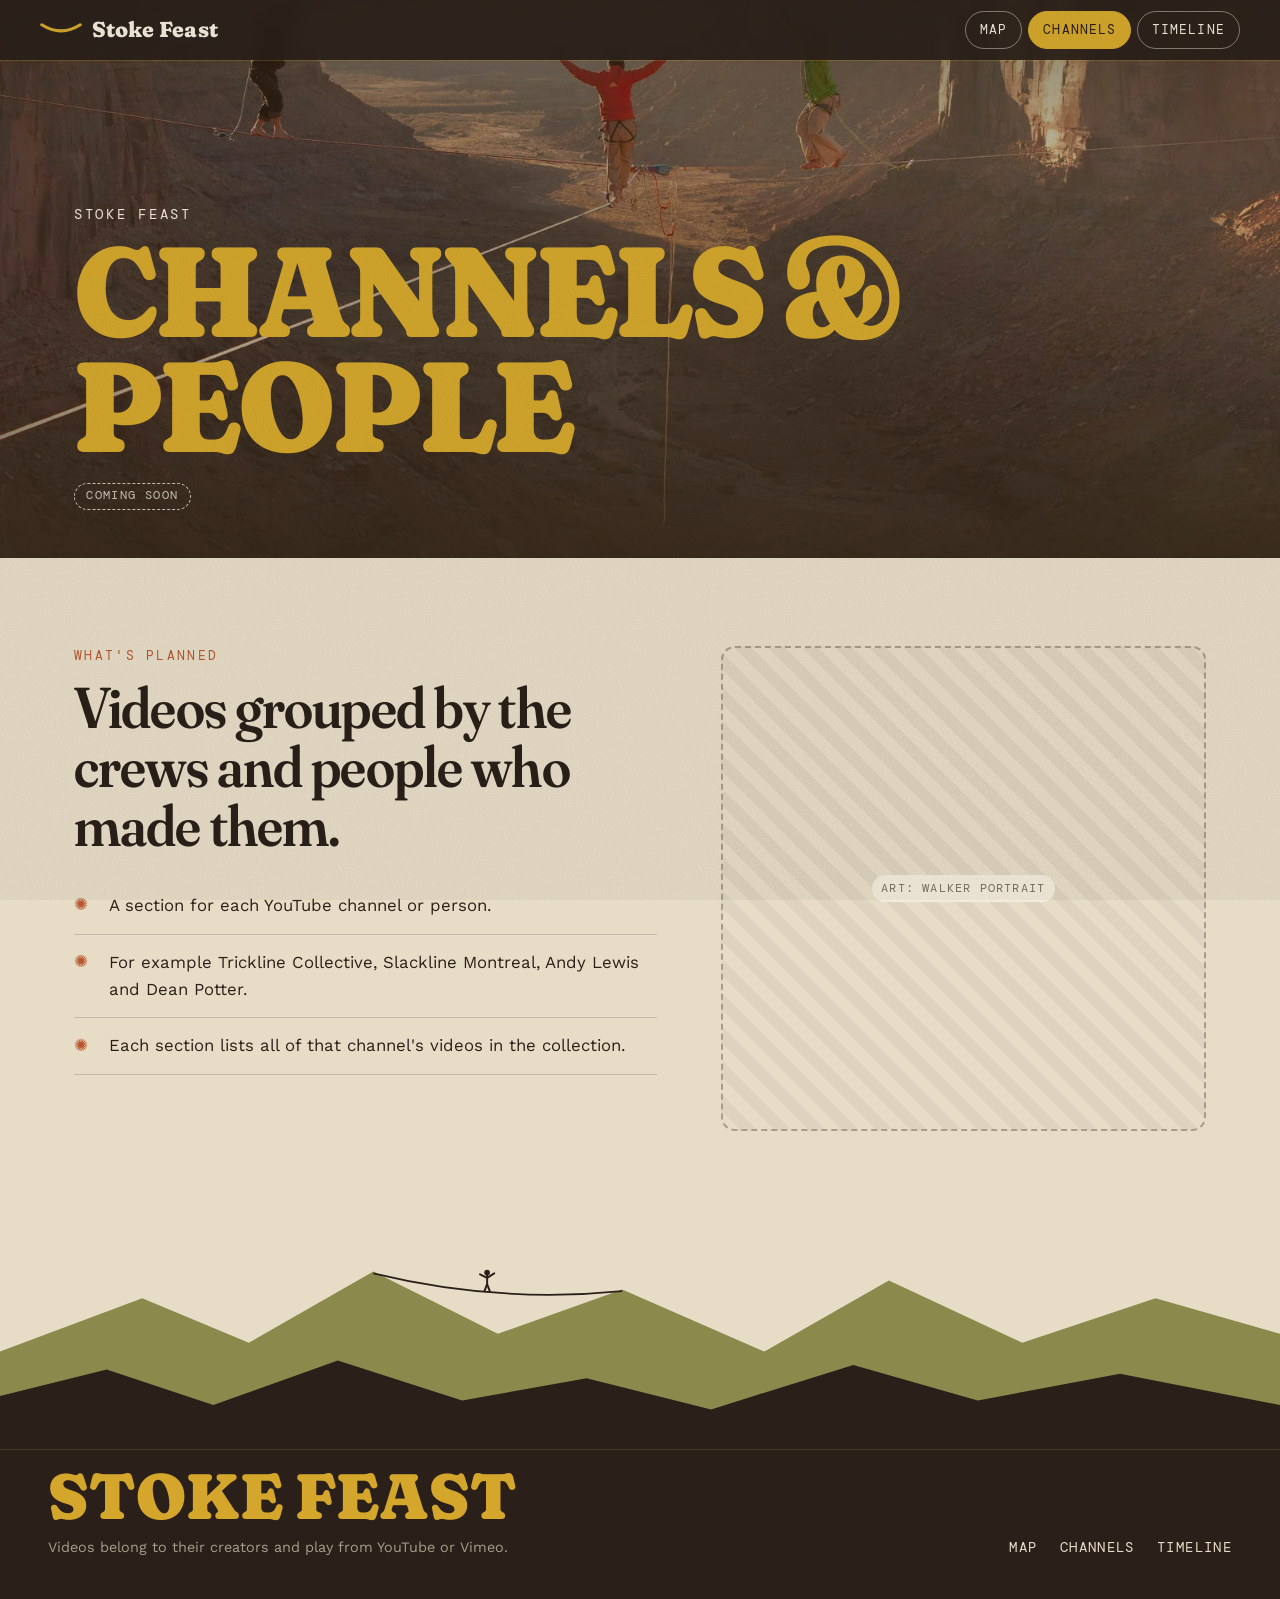
==== channels.html @ bd4c977d "Redesign home page with earthy outdoor theme Rotating highline photo hero with "Welcome to the Stoke" ====
<!DOCTYPE html>
<html lang="en">
<head>
  <meta charset="utf-8">
  <meta name="viewport" content="width=device-width, initial-scale=1">
  <title>Channels & People · Stoke Feast</title>
  <meta name="description" content="A hand-curated collection of slacklining videos from around the world, with a focus on highlining.">
  <link rel="icon" href="data:image/svg+xml,<svg xmlns='http://www.w3.org/2000/svg' viewBox='0 0 100 100'><path d='M5 40 Q50 70 95 40' stroke='%23d4a72c' stroke-width='10' fill='none' stroke-linecap='round'/></svg>">
  <link rel="preconnect" href="https://fonts.googleapis.com">
  <link rel="preconnect" href="https://fonts.gstatic.com" crossorigin>
  <link rel="stylesheet" href="https://fonts.googleapis.com/css2?family=DM+Mono:wght@400;500&family=Fraunces:ital,opsz,wght,SOFT@0,9..144,300..900,0..100;1,9..144,300..900,0..100&family=Work+Sans:wght@400;500;600&display=swap">
  <link rel="stylesheet" href="style.css">
</head>
<body>
  <a class="skip" href="#main">Skip to content</a>

  <header class="site-header" id="site-header">
    <a class="brand" href="index.html" aria-label="Stoke Feast home">
      <svg viewBox="0 0 48 20" aria-hidden="true"><path d="M2 4 Q24 18 46 4" /></svg>
      <span>Stoke Feast</span>
    </a>
    <nav class="site-nav" aria-label="Main">
      <a href="map.html">Map</a>
      <a href="channels.html" aria-current="page">Channels</a>
      <a href="timeline.html">Timeline</a>
    </nav>
  </header>

  <main id="main">
    <section class="page-hero">
      <img src="images/home/image3.webp" alt="Three highliners on lines rigged across a desert canyon">
      <div class="hero-shade" aria-hidden="true"></div>
      <div class="wrap">
        <p class="kicker">Stoke Feast</p>
        <h1>Channels &amp; People</h1>
        <span class="tag">Coming soon</span>
      </div>
    </section>

    <section class="plan" aria-labelledby="plan-title">
      <div class="wrap plan-grid">
        <div>
          <p class="eyebrow">What's planned</p>
          <h2 id="plan-title">Videos grouped by the crews and people who made them.</h2>
          <ul>
            <li>A section for each YouTube channel or person.</li>
            <li>For example Trickline Collective, Slackline Montreal, Andy Lewis and Dean Potter.</li>
            <li>Each section lists all of that channel's videos in the collection.</li>
          </ul>
        </div>
        <div class="art-slot"><span>Art: walker portrait</span></div>
      </div>
    </section>
  </main>

  <footer class="site-footer">
    <!-- ART PLACEHOLDER: footer landscape, could become an engraved illustration -->
    <svg class="footer-art" viewBox="0 0 1440 260" preserveAspectRatio="xMidYMax slice" aria-hidden="true">
      <path class="far" d="M0 260 L0 150 L160 90 L280 140 L420 60 L560 130 L700 80 L860 150 L1000 70 L1150 140 L1300 90 L1440 130 L1440 260 Z"/>
      <path class="line" d="M420 62 Q560 96 700 82"/>
      <g class="walker" transform="translate(548 76)"><circle cx="0" cy="-15" r="3.2"/><path d="M0 -12 L0 -2 M0 -9 L-8 -13 M0 -9 L8 -14 M0 -2 L-3 6 M0 -2 L3 6"/></g>
      <path class="near" d="M0 260 L0 200 L120 170 L240 210 L380 160 L520 205 L660 180 L800 215 L960 165 L1100 205 L1260 175 L1440 210 L1440 260 Z"/>
    </svg>
    <div class="footer-inner wrap">
      <div>
        <p class="footer-brand">Stoke Feast</p>
        <p class="footer-note">Videos belong to their creators and play from YouTube or Vimeo.</p>
      </div>
      <nav aria-label="Footer">
        <a href="map.html">Map</a>
        <a href="channels.html">Channels</a>
        <a href="timeline.html">Timeline</a>
      </nav>
    </div>
  </footer>
</body>
</html>
---- style.css ----
/* ============================================================
   STOKE FEAST · earthy outdoor theme
   Colours live in :root below, so the palette can be tuned in one place.
   ============================================================ */

:root {
  --bark:    #2a2019;  /* darkest brown, footer and text on light */
  --soil:    #3e3024;
  --moss:    #4d4a23;  /* olive section background */
  --lichen:  #8b8a4c;
  --mustard: #d4a72c;  /* main accent */
  --rust:    #b8572f;  /* second accent */
  --sand:    #e7ddc7;  /* light section background */
  --paper:   #f3ecdc;
  --stone:   #a79e88;

  --display: "Fraunces", Georgia, serif;
  --body:    "Work Sans", system-ui, -apple-system, "Segoe UI", sans-serif;
  --mono:    "DM Mono", ui-monospace, Menlo, monospace;

  --radius: 22px;
  --wrap: 1180px;
}

* { box-sizing: border-box; }
html { scroll-behavior: smooth; }

body {
  margin: 0;
  font-family: var(--body);
  font-size: 1.05rem;
  line-height: 1.6;
  color: var(--bark);
  background: var(--sand);
}

/* Film-grain texture over everything, like the inspiration sites */
body::after {
  content: "";
  position: fixed;
  inset: 0;
  pointer-events: none;
  z-index: 100;
  opacity: .09;
  mix-blend-mode: multiply;
  background-image: url("data:image/svg+xml,%3Csvg xmlns='http://www.w3.org/2000/svg' width='180' height='180'%3E%3Cfilter id='n'%3E%3CfeTurbulence type='fractalNoise' baseFrequency='.85' numOctaves='3' stitchTiles='stitch'/%3E%3CfeColorMatrix values='0 0 0 0 0 0 0 0 0 0 0 0 0 0 0 0 0 0 .9 0'/%3E%3C/filter%3E%3Crect width='100%25' height='100%25' filter='url(%23n)'/%3E%3C/svg%3E");
}

img { display: block; max-width: 100%; }
a { color: inherit; }
.wrap { max-width: var(--wrap); margin: 0 auto; padding: 0 1.5rem; }

.skip {
  position: absolute; left: -999px; top: .5rem; z-index: 200;
  background: var(--mustard); color: var(--bark); padding: .5rem 1rem; border-radius: 999px;
}
.skip:focus { left: .5rem; }

:focus-visible { outline: 3px solid var(--mustard); outline-offset: 3px; }

/* ---------- Header ---------- */

.site-header {
  position: fixed;
  top: 0; left: 0; right: 0;
  z-index: 50;
  display: flex;
  align-items: center;
  justify-content: space-between;
  gap: 1rem;
  padding: 1rem clamp(1rem, 4vw, 2.5rem);
  color: var(--paper);
  transition: background .3s, padding .3s, box-shadow .3s;
}
.site-header.is-solid,
body:not(.home) .site-header {
  background: rgba(42, 32, 25, .92);
  backdrop-filter: blur(6px);
  padding-top: .7rem; padding-bottom: .7rem;
  box-shadow: 0 1px 0 rgba(212, 167, 44, .25);
}

.brand {
  display: flex; align-items: center; gap: .6rem;
  text-decoration: none;
  font-family: var(--display);
  font-weight: 800;
  font-variation-settings: "SOFT" 100;
  font-size: 1.35rem;
  letter-spacing: .01em;
}
.brand svg { width: 42px; height: 18px; }
.brand path { fill: none; stroke: var(--mustard); stroke-width: 3.5; stroke-linecap: round; }

.site-nav { display: flex; gap: .35rem; }
.site-nav a {
  font-family: var(--mono);
  font-size: .82rem;
  text-transform: uppercase;
  letter-spacing: .08em;
  text-decoration: none;
  padding: .45rem .9rem;
  border: 1.5px solid rgba(243, 236, 220, .45);
  border-radius: 999px;
  transition: background .2s, color .2s, border-color .2s;
}
.site-nav a:hover,
.site-nav a[aria-current="page"] { background: var(--mustard); border-color: var(--mustard); color: var(--bark); }

/* ---------- Hero ---------- */

.hero {
  position: relative;
  min-height: max(600px, 100svh);
  display: grid;
  place-items: center;
  overflow: hidden;
  color: var(--paper);
  background: var(--bark);
}
.slides, .hero-shade { position: absolute; inset: 0; }
.slide {
  position: absolute; inset: 0;
  width: 100%; height: 100%;
  object-fit: cover;
  opacity: 0;
  transform: scale(1.08);
  transition: opacity 1.6s ease, transform 8s ease-out;
}
.slide.is-active { opacity: 1; transform: scale(1); }

.hero-shade {
  background:
    linear-gradient(180deg, rgba(42,32,25,.55) 0%, rgba(42,32,25,.1) 30%, rgba(42,32,25,.15) 60%, rgba(42,32,25,.85) 100%),
    radial-gradient(ellipse at center, rgba(42,32,25,.35), transparent 70%);
  /* warm the photos so they sit in the earthy palette */
  box-shadow: inset 0 0 0 100vmax rgba(110, 80, 30, .18);
}

.hero-content {
  position: relative;
  text-align: center;
  padding: 6rem 1.25rem 5rem;
}
.hero-sun {
  width: clamp(70px, 10vw, 110px);
  margin: 0 auto .5rem;
  fill: var(--mustard);
  animation: spin 40s linear infinite;
}
@keyframes spin { to { transform: rotate(360deg); } }

.kicker {
  font-family: var(--mono);
  text-transform: uppercase;
  letter-spacing: .2em;
  font-size: .85rem;
  margin: 0 0 .5rem;
}
.hero h1 { margin: 0; line-height: .9; }
.hero .welcome {
  display: block;
  font-family: var(--display);
  font-style: italic;
  font-weight: 400;
  font-size: clamp(1.6rem, 4vw, 3rem);
  margin-bottom: .2em;
}
.hero .title {
  display: block;
  font-family: var(--display);
  font-weight: 900;
  font-variation-settings: "SOFT" 100, "opsz" 144;
  font-size: clamp(3.6rem, 13vw, 11.5rem);
  text-transform: uppercase;
  letter-spacing: -.02em;
  color: var(--mustard);
  text-shadow: 0 4px 30px rgba(42, 32, 25, .45);
}

.btn {
  display: inline-block;
  margin-top: 2rem;
  font-family: var(--mono);
  text-transform: uppercase;
  letter-spacing: .1em;
  font-size: .85rem;
  text-decoration: none;
  color: var(--bark);
  background: var(--mustard);
  padding: .85rem 1.6rem;
  border-radius: 999px;
  transition: transform .2s, background .2s;
}
.btn:hover { background: var(--paper); transform: translateY(-2px); }

.slide-controls {
  position: absolute;
  right: clamp(1rem, 4vw, 2.5rem);
  bottom: 1.5rem;
  display: flex; align-items: center; gap: 1rem;
}
.slide-count { font-family: var(--mono); font-size: .8rem; letter-spacing: .1em; }
.dots { display: flex; gap: .4rem; }
.dots button {
  width: 10px; height: 10px; padding: 0;
  border-radius: 50%;
  border: 1.5px solid var(--paper);
  background: transparent;
  cursor: pointer;
  transition: background .2s, transform .2s;
}
.dots button[aria-current="true"] { background: var(--mustard); border-color: var(--mustard); transform: scale(1.3); }

/* ---------- Marquee band ---------- */

.marquee {
  background: var(--mustard);
  color: var(--bark);
  overflow: hidden;
  border-block: 2px solid var(--bark);
}
.marquee-track {
  display: flex; align-items: center; gap: 1.6rem;
  width: max-content;
  padding: .7rem 0;
  font-family: var(--display);
  font-weight: 800;
  font-variation-settings: "SOFT" 100;
  font-size: clamp(1.6rem, 3.4vw, 2.6rem);
  text-transform: uppercase;
  line-height: 1;
  animation: marquee 38s linear infinite;
}
.marquee-track i { font-style: normal; color: var(--rust); }
@keyframes marquee { to { transform: translateX(-50%); } }

/* ---------- Section basics ---------- */

.eyebrow {
  font-family: var(--mono);
  text-transform: uppercase;
  letter-spacing: .18em;
  font-size: .8rem;
  margin: 0 0 .8rem;
}
h2 {
  font-family: var(--display);
  font-weight: 600;
  font-variation-settings: "SOFT" 50, "opsz" 96;
  font-size: clamp(2.1rem, 4.6vw, 3.6rem);
  line-height: 1.02;
  letter-spacing: -.015em;
  margin: 0 0 1.4rem;
}
.tag {
  display: inline-block;
  font-family: var(--mono);
  font-size: .72rem;
  text-transform: uppercase;
  letter-spacing: .12em;
  border: 1.5px dashed currentColor;
  border-radius: 999px;
  padding: .2rem .7rem;
  opacity: .8;
}

/* ---------- About ---------- */

.about {
  background: var(--moss);
  color: var(--sand);
  padding: clamp(4rem, 9vw, 7rem) 0 clamp(5rem, 10vw, 8rem);
}
.about h2 { color: var(--mustard); }
.about .eyebrow { color: #b9b77a; }
.about-grid {
  display: grid;
  grid-template-columns: 1.15fr 1fr;
  gap: clamp(2rem, 6vw, 5rem);
  align-items: center;
}
.placeholder-copy { font-size: 1rem; opacity: .9; margin: 0 0 1.2rem; max-width: 60ch; }

.about-photo { position: relative; margin: 0; }
.about-photo img {
  width: 100%;
  aspect-ratio: 4 / 5;
  object-fit: cover;
  border-radius: var(--radius);
  box-shadow: 14px 14px 0 var(--bark);
}
.sticker {
  position: absolute;
  right: -2.2rem; bottom: -2.2rem;
  width: clamp(130px, 15vw, 175px);
  animation: spin 30s linear infinite;
}
.sticker > circle:first-of-type { fill: var(--paper); stroke: var(--bark); stroke-width: 3; }
.sticker text {
  font-family: var(--mono);
  font-weight: 500;
  font-size: 17px;
  letter-spacing: 1.4px;
  text-transform: uppercase;
  fill: var(--bark);
}
.sticker-line { fill: none; stroke: var(--rust); stroke-width: 5; stroke-linecap: round; }
.sticker-walker { fill: var(--rust); }

/* ---------- Ridge divider ---------- */

.ridge { display: block; width: 100%; height: clamp(50px, 8vw, 110px); margin-top: calc(-1 * clamp(50px, 8vw, 110px) + 1px); position: relative; }
.ridge-sand path { fill: var(--sand); }

/* ---------- Explore cards ---------- */

.explore { padding: clamp(2.5rem, 6vw, 4.5rem) 0 clamp(4rem, 9vw, 7rem); }
.explore .eyebrow { color: var(--rust); }
.cards {
  display: grid;
  grid-template-columns: repeat(3, 1fr);
  gap: 1.5rem;
  margin-top: 2.5rem;
}
.explore-card {
  display: flex; flex-direction: column;
  text-decoration: none;
  background: var(--paper);
  border: 2px solid var(--bark);
  border-radius: var(--radius);
  padding: 1.25rem 1.25rem 1.5rem;
  transition: transform .2s, box-shadow .2s;
}
.explore-card:hover { transform: translate(-4px, -4px); box-shadow: 8px 8px 0 var(--bark); }
.explore-card .num { font-family: var(--mono); font-size: .8rem; color: var(--rust); margin-top: 1.2rem; }
.explore-card h3 {
  font-family: var(--display);
  font-weight: 700;
  font-variation-settings: "SOFT" 100;
  font-size: 1.9rem;
  line-height: 1.05;
  margin: .25rem 0 .6rem;
}
.explore-card p { margin: 0 0 1.2rem; font-size: .98rem; flex: 1; }
.soon { font-family: var(--mono); font-size: .8rem; text-transform: uppercase; letter-spacing: .1em; color: var(--moss); }

/* Placeholder boxes where Liam's own art will go */
.art-slot {
  display: grid; place-items: center;
  aspect-ratio: 4 / 3;
  border: 2px dashed var(--stone);
  border-radius: calc(var(--radius) - 8px);
  background:
    repeating-linear-gradient(45deg, transparent 0 12px, rgba(167, 158, 136, .14) 12px 24px);
}
.art-slot span {
  font-family: var(--mono);
  font-size: .75rem;
  text-transform: uppercase;
  letter-spacing: .1em;
  color: #7a7260;
  background: var(--paper);
  padding: .25rem .6rem;
  border-radius: 999px;
}

/* ---------- Footer ---------- */

.site-footer { background: var(--sand); color: var(--sand); }
.footer-art { display: block; margin-bottom: -2px; width: 100%; height: clamp(120px, 18vw, 260px); }
.footer-art .far { fill: var(--lichen); }
.footer-art .near { fill: var(--bark); }
.footer-art .line { fill: none; stroke: var(--bark); stroke-width: 2; }
.footer-art .walker circle { fill: var(--bark); }
.footer-art .walker path { fill: none; stroke: var(--bark); stroke-width: 2.2; stroke-linecap: round; }
.footer-inner {
  background: var(--bark);
  display: flex; flex-wrap: wrap; justify-content: space-between; align-items: flex-end; gap: 1.5rem;
  max-width: none;
  padding: 1rem clamp(1.5rem, 5vw, 3rem) 2.5rem;
}
.footer-brand {
  font-family: var(--display);
  font-weight: 900;
  font-variation-settings: "SOFT" 100;
  font-size: clamp(2.2rem, 6vw, 4rem);
  color: var(--mustard);
  text-transform: uppercase;
  line-height: 1;
  margin: 0 0 .5rem;
}
.footer-note { margin: 0; font-size: .9rem; color: var(--stone); }
.site-footer nav { display: flex; gap: 1.4rem; }
.site-footer nav a { font-family: var(--mono); font-size: .85rem; text-transform: uppercase; letter-spacing: .1em; text-decoration: none; }
.site-footer nav a:hover { color: var(--mustard); }

/* ---------- Inner pages (Map, Channels, Timeline) ---------- */

.page-hero {
  position: relative;
  min-height: 62vh;
  display: grid;
  align-items: end;
  overflow: hidden;
  color: var(--paper);
  background: var(--bark);
}
.page-hero > img { position: absolute; inset: 0; width: 100%; height: 100%; object-fit: cover; }
.page-hero .hero-shade { position: absolute; inset: 0; }
.page-hero .wrap { position: relative; width: 100%; padding-top: 8rem; padding-bottom: 3rem; }
.page-hero h1 {
  font-family: var(--display);
  font-weight: 900;
  font-variation-settings: "SOFT" 100, "opsz" 144;
  font-size: clamp(3.2rem, 10vw, 8rem);
  text-transform: uppercase;
  line-height: .9;
  letter-spacing: -.02em;
  color: var(--mustard);
  margin: 0 0 1rem;
}
.page-hero .tag { color: var(--paper); }

.plan { padding: clamp(3rem, 7vw, 5.5rem) 0; }
.plan-grid { display: grid; grid-template-columns: 1.2fr 1fr; gap: clamp(2rem, 5vw, 4rem); align-items: start; }
.plan .eyebrow { color: var(--rust); }
.plan ul { list-style: none; padding: 0; margin: 0; }
.plan li {
  padding: .9rem 0 .9rem 2.2rem;
  border-bottom: 1.5px solid rgba(42, 32, 25, .18);
  position: relative;
}
.plan li::before {
  content: "✺";
  position: absolute; left: 0; top: .85rem;
  color: var(--rust);
}
.plan .art-slot { aspect-ratio: 1; }

/* ---------- Small screens ---------- */

@media (max-width: 860px) {
  .about-grid, .plan-grid { grid-template-columns: 1fr; }
  .about-photo { max-width: 460px; margin-right: 2rem; }
  .cards { grid-template-columns: 1fr; max-width: 520px; }
}
@media (max-width: 560px) {
  .brand span { display: none; }
  .site-nav a { padding: .4rem .7rem; font-size: .74rem; }
  .slide-controls { left: 1rem; right: 1rem; justify-content: space-between; }
  .sticker { right: -1.5rem; bottom: -1.5rem; }
}

@media (prefers-reduced-motion: reduce) {
  *, *::before, *::after { animation: none !important; transition: none !important; }
  html { scroll-behavior: auto; }
}
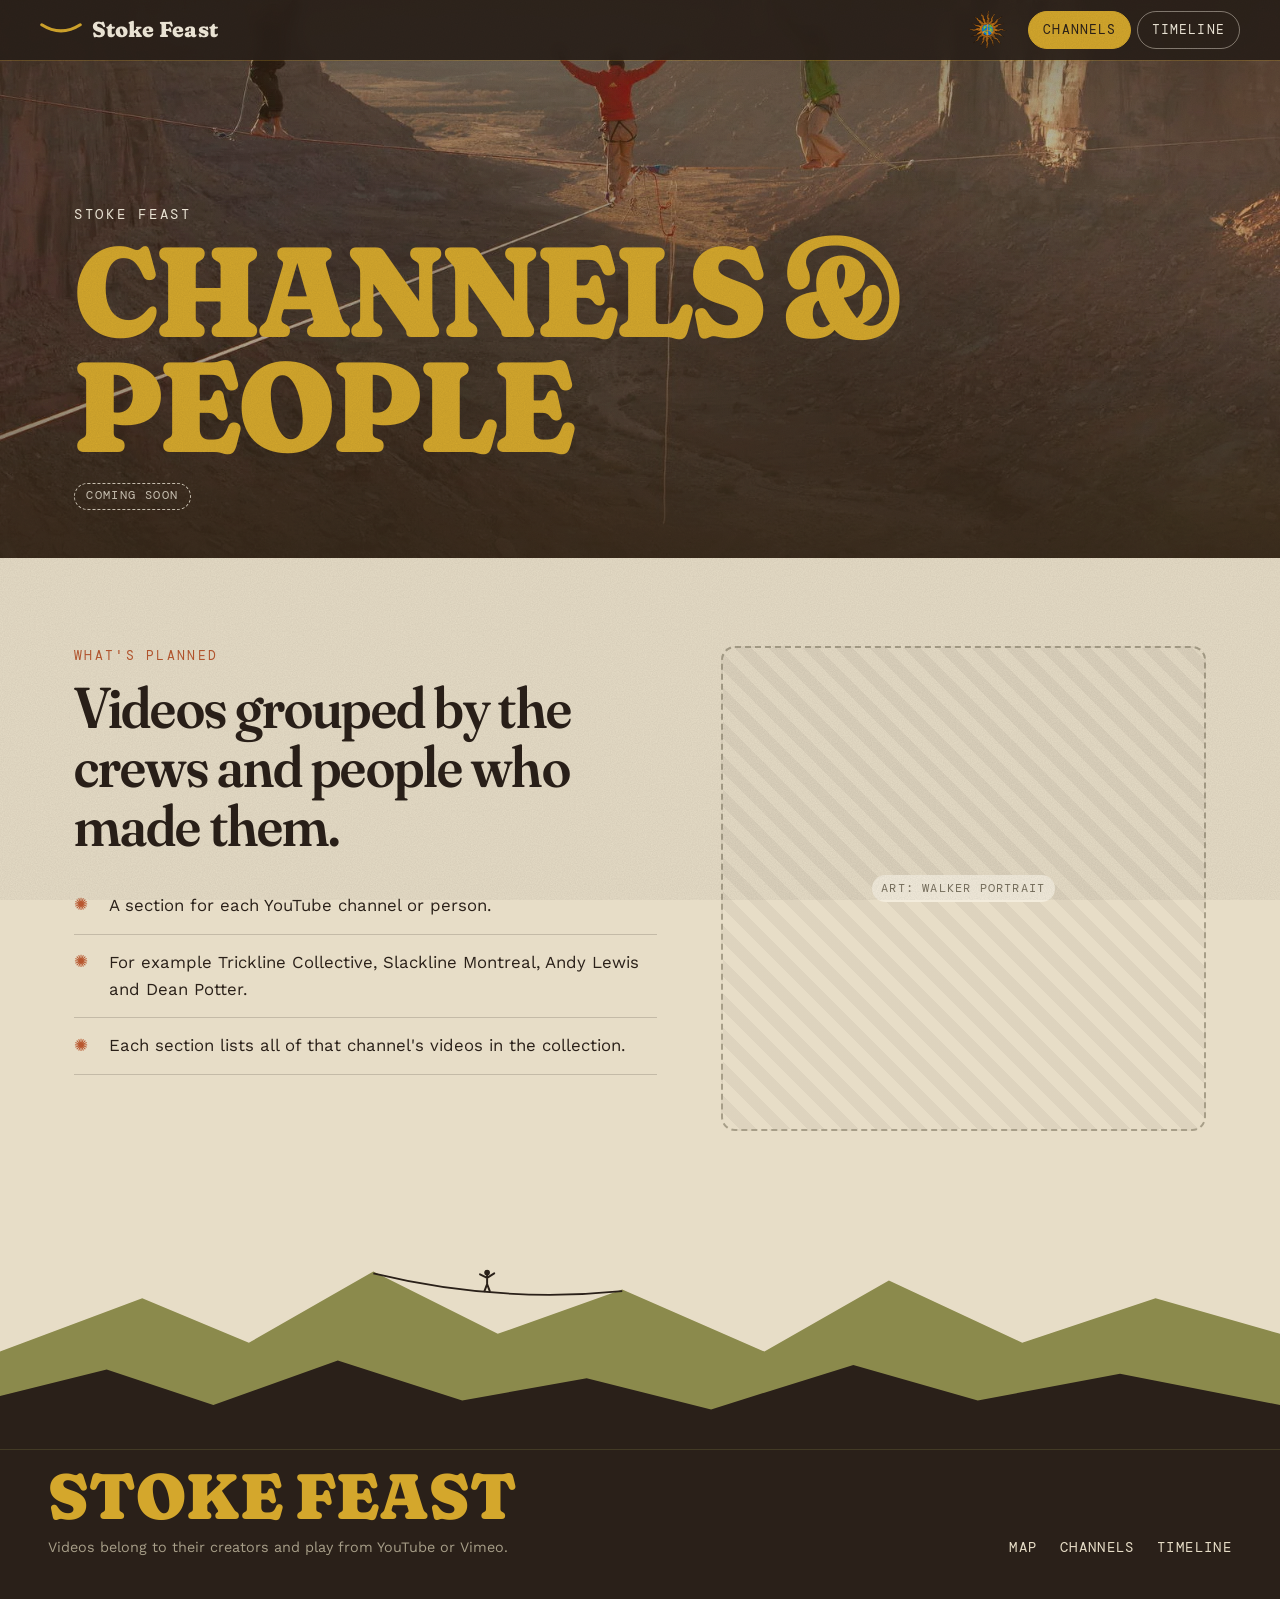
==== commit 6857c776: "Peace sun Map button, walker starts in frame, sun on the map card Co-Authored-By: Claude Opus 5.5 <n" ====
--- a/channels.html
+++ b/channels.html
@@ -20,7 +20,10 @@
       <span>Stoke Feast</span>
     </a>
     <nav class="site-nav" aria-label="Main">
-      <a href="map.html">Map</a>
+      <a class="nav-map" href="map.html">
+        <img class="nav-map-icon" src="images/icons/peace-sun.svg" alt="" width="252" height="256">
+        <span class="nav-map-label">Map</span>
+      </a>
       <a href="channels.html" aria-current="page">Channels</a>
       <a href="timeline.html">Timeline</a>
     </nav>
--- a/style.css
+++ b/style.css
@@ -107,6 +107,29 @@
 .site-nav a:hover,
 .site-nav a[aria-current="page"] { background: var(--mustard); border-color: var(--mustard); color: var(--bark); }
 
+/* Map link: Liam's peace sun. On hover or keyboard focus the sun fades
+   out and the word "Map" fades in. The word is always in the link text,
+   so screen readers hear "Map". Touch screens (no hover) just show the
+   sun; a tap goes straight to the map. */
+.site-nav a.nav-map {
+  display: grid; place-items: center;
+  border-color: transparent;
+  min-width: 4.4rem;
+}
+.site-nav a.nav-map:hover { background: none; border-color: transparent; color: inherit; }
+.nav-map > * { grid-area: 1 / 1; transition: opacity .3s ease, transform .3s ease; }
+.nav-map-icon { height: 2.5rem; width: auto; margin: -.65rem 0; }
+.nav-map-label { opacity: 0; transform: scale(.85); }
+.site-nav a.nav-map[aria-current="page"] { border-color: transparent; background: none; }
+.site-nav a.nav-map[aria-current="page"] .nav-map-icon { filter: drop-shadow(0 0 6px rgba(212, 167, 44, .7)); }
+@media (hover: hover) {
+  .nav-map:hover .nav-map-icon { opacity: 0; transform: scale(.85) rotate(-20deg); }
+  .nav-map:hover .nav-map-label { opacity: 1; transform: none; }
+  .site-nav a.nav-map:hover { border-color: rgba(243, 236, 220, .45); }
+}
+.nav-map:focus-visible .nav-map-icon { opacity: 0; transform: scale(.85) rotate(-20deg); }
+.nav-map:focus-visible .nav-map-label { opacity: 1; transform: none; }
+
 /* ---------- Hero ---------- */
 
 .hero {
@@ -212,28 +235,27 @@
 }
 .dots button[aria-current="true"] { background: var(--mustard); border-color: var(--mustard); transform: scale(1.3); }
 
-/* ---------- Marquee band ---------- */
-
-.marquee {
+/* ---------- Highline band (animated by highline.js) ---------- */
+
+.highline-band {
   background: var(--mustard);
-  color: var(--bark);
+  border-block: 2px solid var(--bark);
   overflow: hidden;
-  border-block: 2px solid var(--bark);
-}
-.marquee-track {
-  display: flex; align-items: center; gap: 1.6rem;
-  width: max-content;
-  padding: .7rem 0;
-  font-family: var(--display);
-  font-weight: 800;
-  font-variation-settings: "SOFT" 100;
-  font-size: clamp(1.6rem, 3.4vw, 2.6rem);
-  text-transform: uppercase;
-  line-height: 1;
-  animation: marquee 38s linear infinite;
-}
-.marquee-track i { font-style: normal; color: var(--rust); }
-@keyframes marquee { to { transform: translateX(-50%); } }
+  line-height: 0;
+}
+.highline-band svg { display: block; width: 100%; height: 230px; }
+.hl-ridge        { stroke: none; }
+.hl-ridge-back   { fill: #cda027; }
+.hl-ridge-front  { fill: #c69825; }
+.hl-main   { fill: none; stroke: var(--bark); stroke-width: 3; stroke-linecap: round; stroke-linejoin: round; }
+.hl-backup { fill: none; stroke: var(--rust); stroke-width: 2; stroke-linecap: round; }
+.hl-leash  { fill: none; stroke: var(--rust); stroke-width: 1.8; stroke-linecap: round; }
+.hl-ring   { fill: none; stroke: var(--bark); stroke-width: 1.6; }
+.hl-figure { --s: 1; }
+.hl-limb, .hl-torso { fill: none; stroke: var(--bark); stroke-linecap: round; stroke-linejoin: round; }
+.hl-limb   { stroke-width: calc(4.6px * var(--s)); }
+.hl-torso  { stroke-width: calc(6.5px * var(--s)); }
+.hl-head   { fill: var(--bark); }
 
 /* ---------- Section basics ---------- */
 
@@ -354,6 +376,9 @@
   background:
     repeating-linear-gradient(45deg, transparent 0 12px, rgba(167, 158, 136, .14) 12px 24px);
 }
+.art-slot--filled { position: relative; border-color: transparent; background: none; }
+.art-slot--filled .card-art { position: absolute; inset: 9% 0; height: 82%; width: 100%; transition: transform .6s ease; }
+.explore-card:hover .card-art { transform: rotate(18deg); }
 .art-slot span {
   font-family: var(--mono);
   font-size: .75rem;
@@ -363,6 +388,42 @@
   background: var(--paper);
   padding: .25rem .6rem;
   border-radius: 999px;
+}
+
+/* ---------- Feast Art icons ----------
+   Liam's drawings, cut out one per file in images/icons/ (see icons.html).
+
+   Original colours:
+     <img class="art" src="images/icons/mountain-sun.svg" alt="">
+   Size: add art--xs / art--sm / art--md / art--lg / art--xl, or set --art-size.
+   Any colour (single-colour line drawings only), takes the text colour:
+     <span class="art-tint art--md" style="--art: url(images/icons/mountain-peak.svg)"></span>
+*/
+.art {
+  --art-size: 6rem;
+  display: inline-block;
+  height: var(--art-size);
+  width: auto;
+  max-width: 100%;
+  vertical-align: middle;
+  object-fit: contain;
+}
+.art--xs { --art-size: 1.5rem; }
+.art--sm { --art-size: 3rem; }
+.art--md { --art-size: 6rem; }
+.art--lg { --art-size: 10rem; }
+.art--xl { --art-size: 16rem; }
+.art--wide { height: auto; width: var(--art-size); }  /* size by width, for hands-highline */
+
+.art-tint {
+  --art-size: 6rem;
+  display: inline-block;
+  width: var(--art-size);
+  height: var(--art-size);
+  vertical-align: middle;
+  background: currentColor;
+  -webkit-mask: var(--art) center / contain no-repeat;
+          mask: var(--art) center / contain no-repeat;
 }
 
 /* ---------- Footer ---------- */
@@ -456,3 +517,268 @@
   *, *::before, *::after { animation: none !important; transition: none !important; }
   html { scroll-behavior: auto; }
 }
+
+/* ============================================================
+   THE MAP  (map.html)
+   ============================================================ */
+
+.visually-hidden {
+  position: absolute !important; width: 1px; height: 1px; overflow: hidden;
+  clip: rect(0 0 0 0); white-space: nowrap;
+}
+
+.map-page { overflow: hidden; background: #0d0b09; }
+.map-page::after { opacity: .06; }
+.map-main { position: fixed; inset: 0; }
+
+.globe {
+  position: absolute; inset: 0;
+  /* space behind the globe: dark, warm, a few stars */
+  background:
+    radial-gradient(1px 1px at 12% 22%, rgba(243,236,220,.7), transparent 60%),
+    radial-gradient(1px 1px at 78% 14%, rgba(243,236,220,.6), transparent 60%),
+    radial-gradient(1.5px 1.5px at 64% 78%, rgba(243,236,220,.5), transparent 60%),
+    radial-gradient(1px 1px at 30% 84%, rgba(243,236,220,.5), transparent 60%),
+    radial-gradient(1px 1px at 90% 58%, rgba(243,236,220,.6), transparent 60%),
+    radial-gradient(1.2px 1.2px at 46% 8%, rgba(243,236,220,.5), transparent 60%),
+    radial-gradient(ellipse at 60% 50%, #2a2019 0%, #120e0b 55%, #070605 100%);
+}
+.globe-error { color: var(--paper); text-align: center; margin-top: 40vh; font-family: var(--mono); }
+
+/* Dots */
+.spot-dot {
+  display: grid; place-items: center;
+  width: var(--size); height: var(--size);
+  text-decoration: none;
+  cursor: pointer;
+}
+.spot-dot .dot {
+  width: 100%; height: 100%;
+  display: grid; place-items: center;
+  border-radius: 50%;
+  background: var(--mustard);
+  border: 2px solid var(--bark);
+  box-shadow: 0 0 0 3px rgba(212, 167, 44, .35), 0 3px 10px rgba(0,0,0,.45);
+  color: var(--bark);
+  font-family: var(--mono); font-weight: 500;
+  font-size: clamp(.62rem, calc(var(--size) * .42), .9rem);
+  line-height: 1;
+  transition: transform .2s, background .2s, box-shadow .2s;
+}
+.spot-dot:hover .dot, .spot-dot:focus-visible .dot, .spot-dot.is-highlighted .dot {
+  background: var(--rust); color: var(--paper);
+  transform: scale(1.18);
+  box-shadow: 0 0 0 5px rgba(184, 87, 47, .4), 0 4px 14px rgba(0,0,0,.5);
+}
+.spot-dot:focus-visible { outline: none; }
+.dot-label {
+  position: absolute;
+  left: calc(100% + 8px); top: 50%;
+  transform: translateY(-50%);
+  white-space: nowrap;
+  padding: .25rem .6rem;
+  border-radius: 999px;
+  background: rgba(42, 32, 25, .9);
+  color: var(--paper);
+  font-family: var(--display); font-weight: 600; font-size: .95rem;
+  line-height: 1.2;
+  pointer-events: none;
+  opacity: 0;
+  transition: opacity .2s;
+}
+.dot-label small {
+  margin-left: .45rem;
+  font-family: var(--mono); font-weight: 400; font-size: .68rem;
+  text-transform: uppercase; letter-spacing: .08em;
+  color: var(--mustard);
+}
+.spot-dot:hover .dot-label, .spot-dot:focus-visible .dot-label, .spot-dot.is-highlighted .dot-label,
+.show-labels .dot-label { opacity: 1; }
+.spot-dot:hover, .spot-dot:focus-visible, .spot-dot.is-highlighted { z-index: 5; }
+
+/* Side panel */
+.spot-panel {
+  position: absolute;
+  top: 5.2rem; left: clamp(.75rem, 2vw, 1.5rem);
+  width: min(340px, calc(100vw - 1.5rem));
+  max-height: calc(100vh - 7rem);
+  display: flex; flex-direction: column;
+  background: rgba(243, 236, 220, .95);
+  color: var(--bark);
+  border: 2px solid var(--bark);
+  border-radius: var(--radius);
+  box-shadow: 6px 6px 0 var(--bark);
+  overflow: hidden;
+  z-index: 10;
+}
+.panel-head { padding: 1.2rem 1.3rem .9rem; border-bottom: 1.5px solid rgba(42,32,25,.15); }
+.panel-head .eyebrow { color: var(--rust); margin-bottom: .3rem; }
+.panel-head h1 {
+  font-family: var(--display); font-weight: 800;
+  font-variation-settings: "SOFT" 100, "opsz" 144;
+  font-size: 1.9rem; line-height: 1; letter-spacing: -.01em;
+  margin: 0 0 .5rem;
+}
+.panel-stats { font-family: var(--mono); font-size: .78rem; text-transform: uppercase; letter-spacing: .08em; color: var(--moss); margin: 0 0 .4rem; }
+.panel-hint { font-size: .88rem; line-height: 1.45; margin: 0 0 .7rem; opacity: .85; }
+.panel-toggle {
+  font: inherit; font-family: var(--mono); font-size: .72rem; text-transform: uppercase; letter-spacing: .1em;
+  background: none; color: var(--bark); cursor: pointer;
+  border: 1.5px solid var(--bark); border-radius: 999px; padding: .3rem .8rem;
+}
+.panel-toggle:hover { background: var(--bark); color: var(--paper); }
+.panel-toggle .when-closed, .is-collapsed .panel-toggle .when-open { display: none; }
+.is-collapsed .panel-toggle .when-closed { display: inline; }
+.is-collapsed .spot-lists { display: none; }
+
+.spot-lists { overflow-y: auto; padding: .4rem .6rem 1rem; overscroll-behavior: contain; }
+.spot-list { list-style: none; margin: 0; padding: 0; }
+.spot-list a {
+  display: grid; grid-template-columns: 28px 1fr auto; align-items: center; gap: .6rem;
+  padding: .5rem .7rem;
+  border-radius: 14px;
+  text-decoration: none;
+}
+.spot-list a:hover, .spot-list a:focus-visible { background: rgba(212, 167, 44, .28); }
+.spot-swatch {
+  justify-self: center;
+  width: var(--size); height: var(--size);
+  border-radius: 50%;
+  background: var(--mustard); border: 2px solid var(--bark);
+}
+.spot-name { font-family: var(--display); font-weight: 600; font-size: 1.05rem; line-height: 1.15; }
+.spot-name small { display: block; font-family: var(--body); font-weight: 400; font-size: .78rem; opacity: .7; }
+.spot-count {
+  font-family: var(--mono); font-size: .78rem;
+  min-width: 1.8rem; text-align: center;
+  padding: .1rem .45rem; border-radius: 999px;
+  background: var(--bark); color: var(--paper);
+}
+.unpinned-title {
+  font-family: var(--mono); font-size: .72rem; text-transform: uppercase; letter-spacing: .12em;
+  color: var(--rust); margin: 1rem .7rem .3rem;
+}
+.spot-list.is-unpinned a { grid-template-columns: 1fr auto; }
+
+.reset-view {
+  position: absolute; right: 1rem; top: 5.2rem; z-index: 10;
+  font-family: var(--mono); font-size: .75rem; text-transform: uppercase; letter-spacing: .1em;
+  background: var(--mustard); color: var(--bark);
+  border: 2px solid var(--bark); border-radius: 999px;
+  padding: .5rem 1rem; cursor: pointer;
+  box-shadow: 3px 3px 0 var(--bark);
+}
+.reset-view:hover { background: var(--paper); }
+
+/* MapLibre controls in the site palette */
+.map-page .maplibregl-ctrl-group { background: var(--paper); border: 2px solid var(--bark); border-radius: 14px; box-shadow: 3px 3px 0 var(--bark); overflow: hidden; }
+.map-page .maplibregl-ctrl-group button + button { border-top-color: rgba(42,32,25,.2); }
+.map-page .maplibregl-ctrl-bottom-right { margin: 0 .6rem 1.4rem 0; }
+.map-page .maplibregl-ctrl-attrib { font-size: .7rem; }
+
+@media (max-width: 700px) {
+  .spot-panel { top: auto; bottom: .75rem; max-height: 55vh; }
+  .panel-head { padding: 1rem 1.1rem .8rem; }
+  .panel-head h1 { font-size: 1.5rem; }
+  .panel-hint { display: none; }
+  .reset-view { top: 4.6rem; right: .75rem; }
+  .map-page .maplibregl-ctrl-bottom-right { display: none; }
+  .map-page .maplibregl-ctrl-bottom-left { top: 4.6rem; bottom: auto; left: .25rem; }
+}
+
+/* ============================================================
+   SPOT PAGE  (spot.html?id=...)
+   ============================================================ */
+
+.spot-hero {
+  position: relative;
+  overflow: hidden;
+  background: var(--moss);
+  color: var(--paper);
+}
+.spot-hero .topo { position: absolute; inset: 0; width: 100%; height: 100%; }
+.spot-hero .topo path { stroke: rgba(212, 167, 44, .28); }
+.spot-hero-inner { position: relative; padding-top: 7.5rem; padding-bottom: 3rem; }
+.back-link {
+  display: inline-block; margin-bottom: 1.6rem;
+  font-family: var(--mono); font-size: .8rem; text-transform: uppercase; letter-spacing: .1em;
+  text-decoration: none; color: var(--mustard);
+}
+.back-link:hover { color: var(--paper); }
+.spot-hero h1 {
+  font-family: var(--display); font-weight: 900;
+  font-variation-settings: "SOFT" 100, "opsz" 144;
+  font-size: clamp(3rem, 9vw, 7rem);
+  text-transform: uppercase; line-height: .9; letter-spacing: -.02em;
+  color: var(--mustard);
+  margin: 0 0 .8rem;
+}
+.spot-region { font-size: 1.15rem; margin: 0 0 1.1rem; max-width: 50ch; }
+.spot-meta { display: flex; flex-wrap: wrap; align-items: center; gap: .9rem; margin: 0; }
+.spot-meta .coords { font-family: var(--mono); font-size: .8rem; letter-spacing: .06em; opacity: .8; }
+
+.spot-videos { padding: clamp(2rem, 5vw, 3.5rem) 0 clamp(3rem, 7vw, 5rem); }
+.video-list { list-style: none; margin: 0 auto; padding: 0; max-width: 980px; display: grid; gap: 1.6rem; }
+.video-card {
+  display: grid; grid-template-columns: minmax(0, 1.1fr) minmax(0, 1fr); gap: 1.4rem;
+  background: var(--paper);
+  border: 2px solid var(--bark);
+  border-radius: var(--radius);
+  padding: 1rem;
+  box-shadow: 5px 5px 0 var(--bark);
+}
+.player {
+  position: relative;
+  aspect-ratio: 16 / 9;
+  border-radius: calc(var(--radius) - 8px);
+  overflow: hidden;
+  background:
+    repeating-linear-gradient(135deg, rgba(212,167,44,.12) 0 10px, transparent 10px 20px),
+    var(--soil);
+}
+.player iframe { position: absolute; inset: 0; width: 100%; height: 100%; border: 0; }
+.play { position: absolute; inset: 0; width: 100%; padding: 0; border: 0; background: none; cursor: pointer; }
+.play img { width: 100%; height: 100%; object-fit: cover; transition: transform .4s; }
+.play:hover img { transform: scale(1.04); }
+.play-icon {
+  position: absolute; left: 50%; top: 50%; transform: translate(-50%, -50%);
+  width: 64px; height: 64px; border-radius: 50%;
+  display: grid; place-items: center;
+  background: var(--mustard); border: 2px solid var(--bark);
+  box-shadow: 3px 3px 0 var(--bark);
+  transition: background .2s;
+}
+.play-icon svg { width: 28px; height: 28px; fill: var(--bark); margin-left: 3px; }
+.play:hover .play-icon, .play:focus-visible .play-icon { background: var(--rust); }
+.play:hover .play-icon svg { fill: var(--paper); }
+
+.video-body { padding: .2rem .4rem .2rem 0; min-width: 0; }
+.video-meta { font-family: var(--mono); font-size: .74rem; text-transform: uppercase; letter-spacing: .08em; color: var(--rust); margin: 0 0 .4rem; }
+.video-card h3 {
+  font-family: var(--display); font-weight: 700;
+  font-variation-settings: "SOFT" 50;
+  font-size: 1.35rem; line-height: 1.15;
+  margin: 0 0 .6rem;
+}
+.video-card h3 a { text-decoration: none; }
+.video-card h3 a:hover { text-decoration: underline; text-decoration-color: var(--mustard); text-underline-offset: 3px; }
+.video-desc { margin: 0 0 .7rem; font-size: .98rem; line-height: 1.5; }
+.video-people, .video-also { margin: 0 0 .5rem; font-size: .9rem; }
+.video-people span, .video-also span { font-family: var(--mono); font-size: .7rem; text-transform: uppercase; letter-spacing: .1em; color: var(--moss); margin-right: .3rem; }
+.video-also a {
+  display: inline-block; margin: 0 .3rem .3rem 0;
+  padding: .1rem .6rem; border-radius: 999px;
+  background: var(--mustard); text-decoration: none; font-size: .85rem;
+}
+.video-also a:hover { background: var(--bark); color: var(--paper); }
+.video-tags { list-style: none; margin: .6rem 0 0; padding: 0; display: flex; flex-wrap: wrap; gap: .35rem; }
+.video-tags li {
+  font-family: var(--mono); font-size: .68rem; letter-spacing: .04em;
+  padding: .1rem .55rem; border-radius: 999px;
+  border: 1.2px solid rgba(42,32,25,.35);
+}
+
+@media (max-width: 760px) {
+  .video-card { grid-template-columns: 1fr; gap: 1rem; }
+  .video-body { padding: 0 .2rem .3rem; }
+}
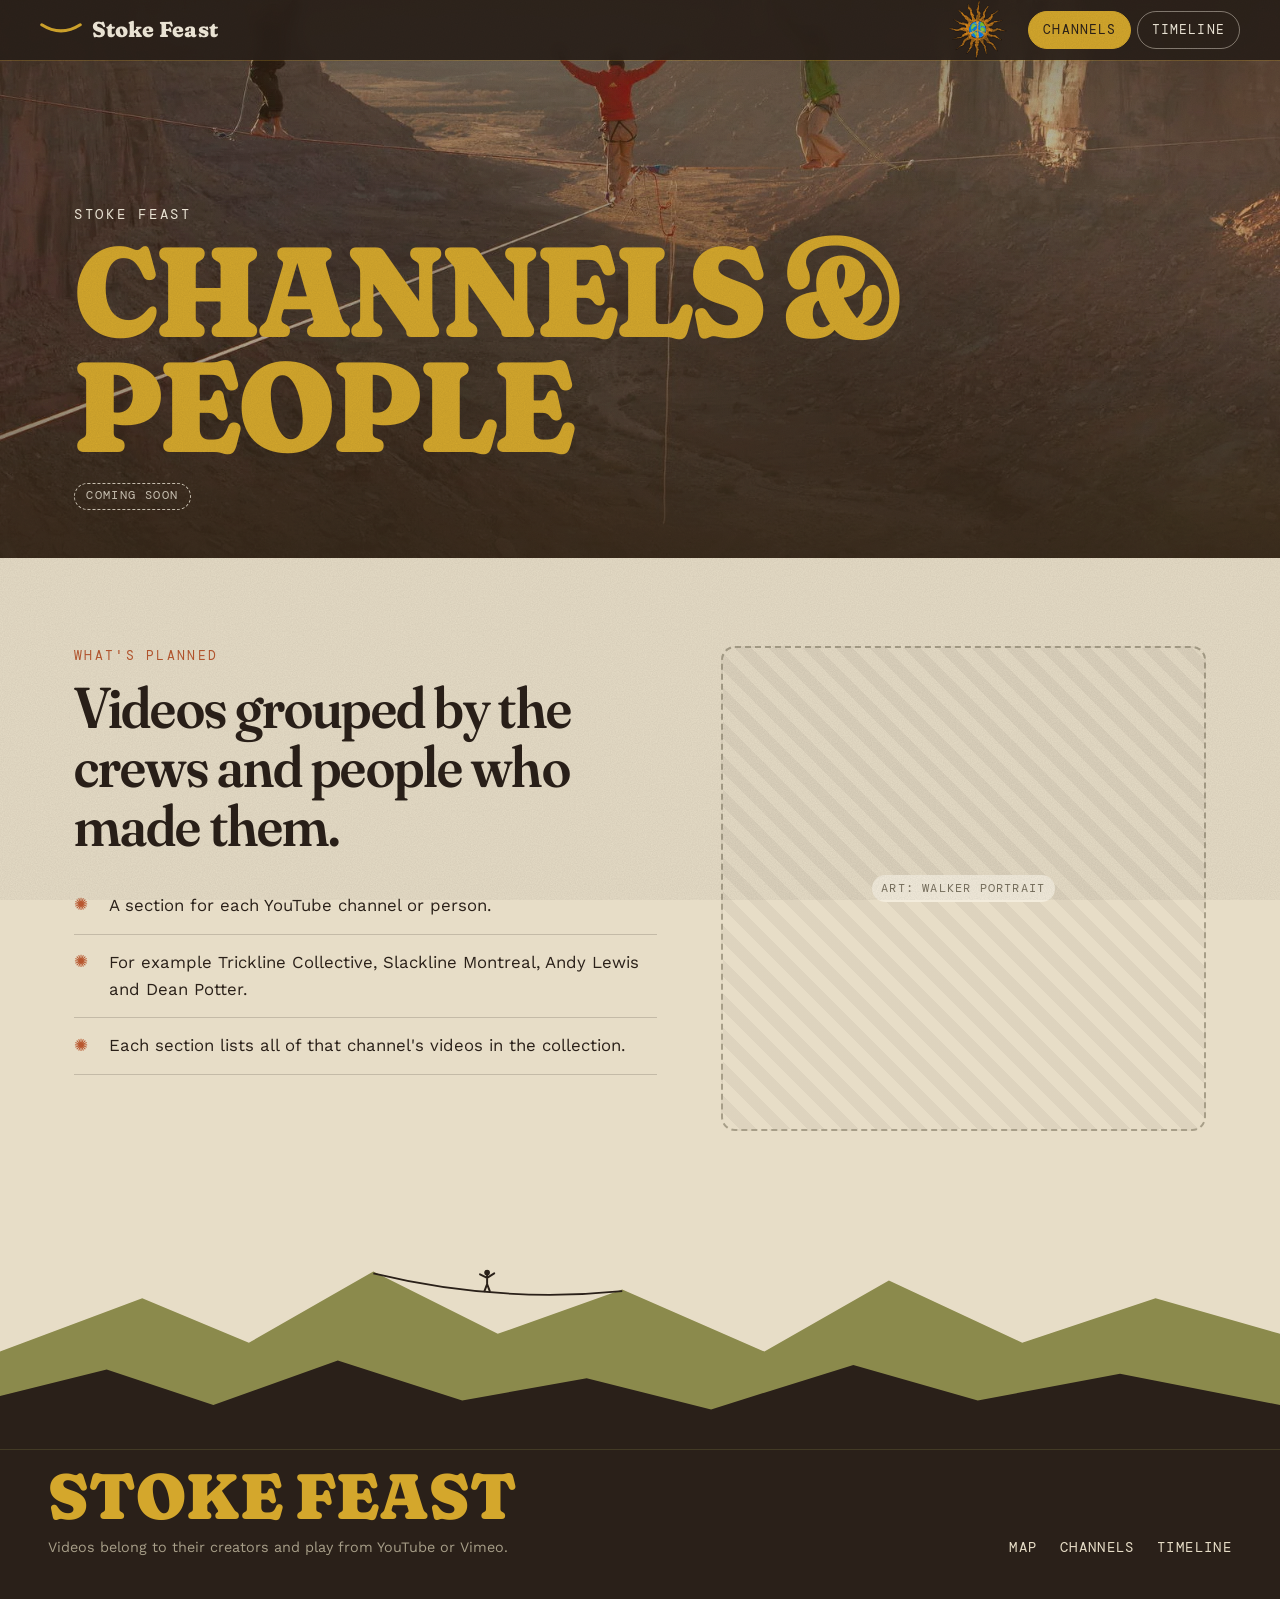
==== commit 08c33de9: "Smaller side-by-side critters, bigger hands beside the title; cache-bust stylesheet Co-Authored-By: " ====
--- a/channels.html
+++ b/channels.html
@@ -9,7 +9,7 @@
   <link rel="preconnect" href="https://fonts.googleapis.com">
   <link rel="preconnect" href="https://fonts.gstatic.com" crossorigin>
   <link rel="stylesheet" href="https://fonts.googleapis.com/css2?family=DM+Mono:wght@400;500&family=Fraunces:ital,opsz,wght,SOFT@0,9..144,300..900,0..100;1,9..144,300..900,0..100&family=Work+Sans:wght@400;500;600&display=swap">
-  <link rel="stylesheet" href="style.css">
+  <link rel="stylesheet" href="style.css?v=2026-11-27b">
 </head>
 <body>
   <a class="skip" href="#main">Skip to content</a>
--- a/style.css
+++ b/style.css
@@ -118,7 +118,7 @@
 }
 .site-nav a.nav-map:hover { background: none; border-color: transparent; color: inherit; }
 .nav-map > * { grid-area: 1 / 1; transition: opacity .3s ease, transform .3s ease; }
-.nav-map-icon { height: 2.5rem; width: auto; margin: -.65rem 0; }
+.nav-map-icon { height: 3.75rem; width: auto; margin: -1.25rem 0; }  /* negative margin keeps the header height unchanged */
 .nav-map-label { opacity: 0; transform: scale(.85); }
 .site-nav a.nav-map[aria-current="page"] { border-color: transparent; background: none; }
 .site-nav a.nav-map[aria-current="page"] .nav-map-icon { filter: drop-shadow(0 0 6px rgba(212, 167, 44, .7)); }
@@ -339,6 +339,25 @@
 
 .explore { padding: clamp(2.5rem, 6vw, 4.5rem) 0 clamp(4rem, 9vw, 7rem); }
 .explore .eyebrow { color: var(--rust); }
+
+/* Title row: critters tossed on above, hands-and-line drawing in the space to the right */
+.explore-head { display: flex; align-items: flex-end; gap: clamp(1rem, 4vw, 3rem); }
+.explore-title { flex: none; }
+.explore-title h2 { margin: 0; }
+.tossed { display: flex; align-items: flex-end; gap: .9rem; margin: 0 0 .5rem .3rem; }
+.tossed img { width: 5.6rem; height: auto; }
+.tossed-monkey { transform: rotate(-13deg) translateY(-.35rem); }
+.tossed-lizard { transform: rotate(21deg) translate(.2rem, .3rem); }
+.explore-hands { flex: none; width: min(32rem, 100%); height: auto; margin-bottom: -.4rem; transform: rotate(-1.5deg); }
+
+/* A little wonk, so the cards look laid down by hand rather than snapped to a grid */
+.cards .explore-card:nth-child(1) { rotate: -.7deg; }
+.cards .explore-card:nth-child(2) { rotate: .5deg; translate: 0 .35rem; }
+.cards .explore-card:nth-child(3) { rotate: -.3deg; translate: 0 -.15rem; }
+@media (max-width: 700px) {
+  .explore-head { flex-direction: column; align-items: stretch; gap: 1rem; }
+  .explore-hands { align-self: flex-end; width: 100%; margin: 0; }
+}
 .cards {
   display: grid;
   grid-template-columns: repeat(3, 1fr);
